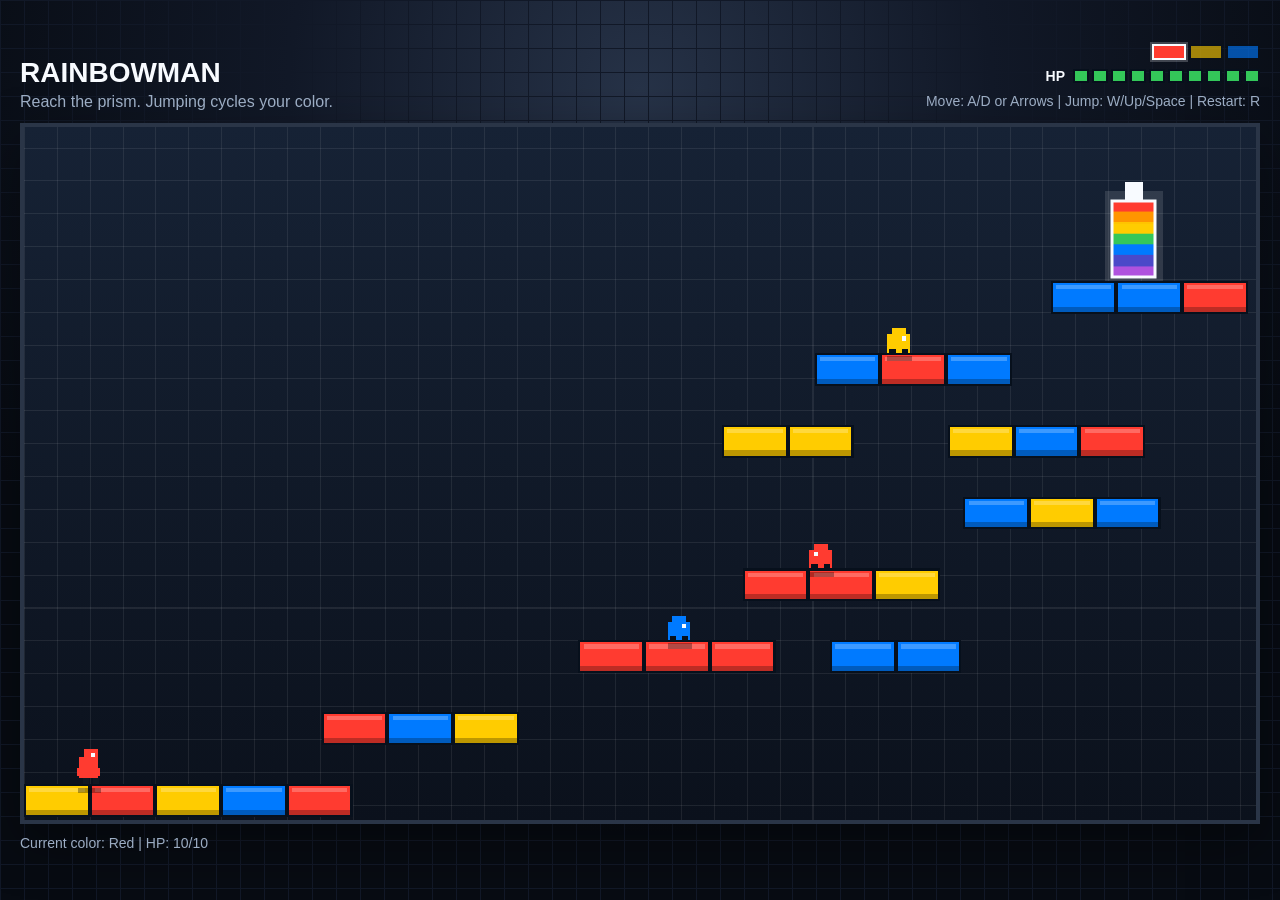
==== index.html @ f80ab2a4 "Initial Rainbowman game" ====
<!doctype html>
<html lang="en">
  <head>
    <meta charset="utf-8">
    <meta name="viewport" content="width=device-width, initial-scale=1">
    <title>Rainbowman</title>
    <link rel="stylesheet" href="style.css">
  </head>
  <body>
    <main class="shell">
      <header class="hud" aria-label="Game status">
        <div>
          <h1>Rainbowman</h1>
          <p>Reach the prism. Jumping cycles your color.</p>
        </div>
        <div class="hud-right">
          <div class="rainbow-cycle" aria-label="Rainbow color order">
            <div id="rainbowBar" class="rainbow-bar"></div>
          </div>
          <div class="health" aria-label="Health">
            <span>HP</span>
            <div id="healthBar" class="health-bar"></div>
          </div>
          <div class="controls">Move: A/D or Arrows | Jump: W/Up/Space | Restart: R</div>
        </div>
      </header>

      <canvas id="game" width="1200" height="675" aria-label="Rainbow platformer game"></canvas>

      <p id="status" class="status" aria-live="polite">Current color: Red</p>
    </main>

    <script src="game.js"></script>
  </body>
</html>
---- style.css ----
:root {
  --ink: #f8fbff;
  --muted: #9cadc4;
  --panel: #111827;
  --page: #070b12;
  --line: #2a3547;
}

* {
  box-sizing: border-box;
}

html,
body {
  height: 100%;
}

body {
  margin: 0;
  display: grid;
  place-items: center;
  min-width: 320px;
  color: var(--ink);
  background:
    linear-gradient(#111827 1px, transparent 1px),
    linear-gradient(90deg, #111827 1px, transparent 1px),
    radial-gradient(circle at 50% 10%, #263247 0, #111827 34%, var(--page) 72%);
  background-size: 24px 24px, 24px 24px, auto;
  font-family: "Trebuchet MS", Verdana, sans-serif;
}

.shell {
  width: min(100vw - 32px, 1240px);
}

.hud {
  display: flex;
  align-items: end;
  justify-content: space-between;
  gap: 18px;
  margin-bottom: 12px;
}

.hud-right {
  display: grid;
  justify-items: end;
  gap: 8px;
}

h1 {
  margin: 0;
  font-size: 28px;
  letter-spacing: 0;
  text-transform: uppercase;
}

p {
  margin: 4px 0 0;
  color: var(--muted);
}

.controls,
.status {
  color: var(--muted);
  font-size: 14px;
  line-height: 1.35;
}

.health {
  display: flex;
  align-items: center;
  gap: 8px;
  color: var(--ink);
  font-size: 14px;
  font-weight: 700;
}

.rainbow-bar {
  display: grid;
  grid-auto-flow: column;
  grid-auto-columns: 34px;
  gap: 3px;
}

.rainbow-segment {
  width: 34px;
  height: 16px;
  border: 2px solid #07101c;
  opacity: 0.62;
}

.rainbow-segment.active {
  border-color: var(--ink);
  box-shadow: 0 0 0 2px rgb(248 251 255 / 0.22);
  opacity: 1;
}

.health-bar {
  display: grid;
  grid-template-columns: repeat(10, 16px);
  gap: 3px;
}

.health-segment {
  width: 16px;
  height: 14px;
  border: 2px solid #07101c;
  background: #263247;
}

.health-segment.filled {
  background: #34c759;
}

canvas {
  display: block;
  width: 100%;
  height: auto;
  max-height: calc(100vh - 150px);
  border: 4px solid var(--line);
  background: #101722;
  image-rendering: pixelated;
  box-shadow: 0 18px 50px rgb(0 0 0 / 0.38);
}

.status {
  min-height: 22px;
  margin-top: 10px;
}

@media (max-width: 720px) {
  body {
    place-items: start center;
    padding-top: 14px;
  }

  .hud {
    align-items: start;
    flex-direction: column;
    gap: 8px;
  }

  .hud-right {
    justify-items: start;
  }

  h1 {
    font-size: 23px;
  }

  .controls,
  .status {
    font-size: 13px;
  }
}
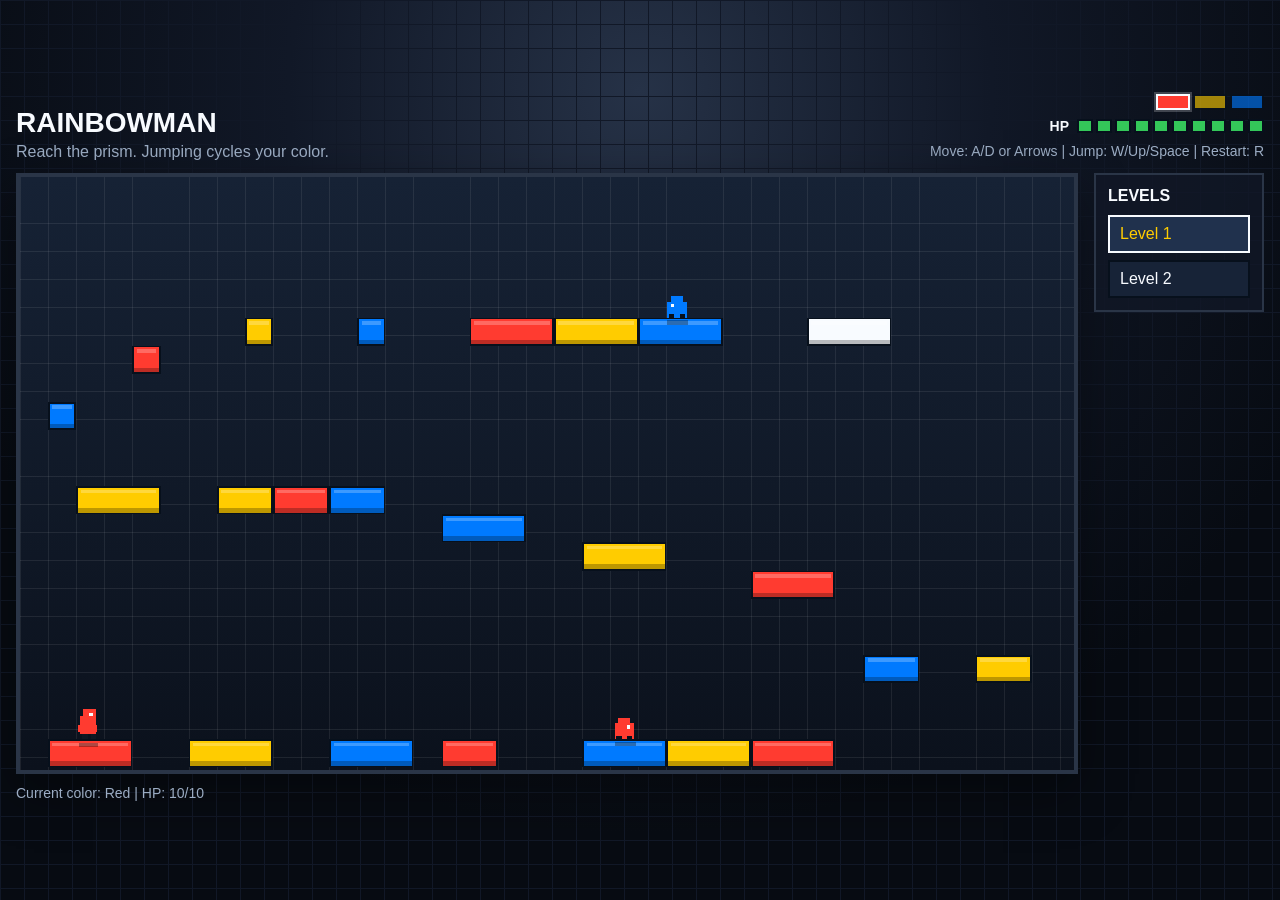
==== commit 3b08df5a: "Add slope tiles and level selector" ====
--- a/index.html
+++ b/index.html
@@ -25,9 +25,17 @@
         </div>
       </header>
 
-      <canvas id="game" width="1200" height="675" aria-label="Rainbow platformer game"></canvas>
+      <section class="game-layout" aria-label="Rainbowman game area">
+        <div class="game-stage">
+          <canvas id="game" width="1200" height="675" aria-label="Rainbow platformer game"></canvas>
+          <p id="status" class="status" aria-live="polite">Current color: Red</p>
+        </div>
 
-      <p id="status" class="status" aria-live="polite">Current color: Red</p>
+        <aside class="level-sidebar" aria-label="Level selector">
+          <h2>Levels</h2>
+          <div id="levelList" class="level-list"></div>
+        </aside>
+      </section>
     </main>
 
     <script src="game.js"></script>
--- a/style.css
+++ b/style.css
@@ -30,7 +30,7 @@
 }
 
 .shell {
-  width: min(100vw - 32px, 1240px);
+  width: min(100vw - 32px, 1430px);
 }
 
 .hud {
@@ -45,6 +45,17 @@
   display: grid;
   justify-items: end;
   gap: 8px;
+}
+
+.nav-link {
+  color: var(--ink);
+  font-size: 14px;
+  font-weight: 700;
+  text-decoration: none;
+}
+
+.nav-link:hover {
+  color: #ffcc00;
 }
 
 h1 {
@@ -116,13 +127,313 @@
   display: block;
   width: 100%;
   height: auto;
-  max-height: calc(100vh - 150px);
   border: 4px solid var(--line);
   background: #101722;
   image-rendering: pixelated;
   box-shadow: 0 18px 50px rgb(0 0 0 / 0.38);
 }
 
+.game-layout {
+  display: grid;
+  grid-template-columns: minmax(0, 1200px) 170px;
+  gap: 16px;
+  align-items: start;
+}
+
+.game-stage {
+  min-width: 0;
+}
+
+.level-sidebar {
+  display: grid;
+  gap: 10px;
+  padding: 12px;
+  border: 2px solid var(--line);
+  background: rgb(17 24 39 / 0.78);
+}
+
+.level-sidebar h2 {
+  margin: 0;
+  font-size: 16px;
+  letter-spacing: 0;
+  text-transform: uppercase;
+}
+
+.level-list {
+  display: grid;
+  gap: 7px;
+}
+
+.level-button {
+  width: 100%;
+  justify-content: start;
+  padding: 8px 10px;
+  text-align: left;
+}
+
+.level-button.active {
+  border-color: #f8fbff;
+  background: #20314d;
+  color: #ffcc00;
+}
+
+#game {
+  max-height: calc(100vh - 150px);
+}
+
+#editor {
+  aspect-ratio: 1200 / 675;
+  cursor: crosshair;
+  touch-action: none;
+  user-select: none;
+}
+
+.editor-shell {
+  width: min(100vw - 32px, 1500px);
+}
+
+.editor-layout {
+  display: grid;
+  grid-template-columns: 260px minmax(0, 1fr);
+  gap: 16px;
+  align-items: start;
+}
+
+.editor-panel {
+  display: grid;
+  gap: 12px;
+  max-height: calc(100vh - 116px);
+  overflow: auto;
+  padding: 14px;
+  border: 2px solid var(--line);
+  background: rgb(17 24 39 / 0.78);
+}
+
+.control-group {
+  display: grid;
+  gap: 8px;
+}
+
+.control-group h2 {
+  margin: 0;
+  color: var(--ink);
+  font-size: 14px;
+  letter-spacing: 0;
+  text-transform: uppercase;
+}
+
+.control-row,
+.action-row {
+  display: flex;
+  align-items: center;
+  gap: 8px;
+}
+
+.control-row {
+  justify-content: space-between;
+}
+
+button,
+select,
+input,
+textarea {
+  border: 2px solid #07101c;
+  color: var(--ink);
+  background: #172337;
+  font: inherit;
+}
+
+button,
+select,
+input {
+  min-height: 32px;
+  padding: 5px 9px;
+}
+
+button {
+  cursor: pointer;
+}
+
+button.active,
+button:hover {
+  border-color: var(--ink);
+}
+
+textarea {
+  width: 100%;
+  min-height: 190px;
+  padding: 8px;
+  resize: vertical;
+  color: #dbeafe;
+  font-family: Consolas, "Courier New", monospace;
+  font-size: 12px;
+  line-height: 1.35;
+}
+
+input,
+select {
+  width: 100%;
+}
+
+.field-label {
+  color: var(--muted);
+  font-size: 13px;
+}
+
+.palette-options {
+  display: grid;
+  gap: 6px;
+}
+
+.palette-choice {
+  display: flex;
+  align-items: center;
+  gap: 8px;
+  color: var(--muted);
+  font-size: 13px;
+}
+
+.palette-choice::before {
+  width: 18px;
+  height: 18px;
+  border: 2px solid #07101c;
+  background: var(--swatch);
+  content: "";
+}
+
+.paint-colors,
+.asset-tray,
+.action-row {
+  display: flex;
+  flex-wrap: wrap;
+  gap: 7px;
+}
+
+.asset-tile {
+  display: grid;
+  place-items: center;
+  width: 68px;
+  height: 54px;
+  padding: 0;
+  touch-action: none;
+  user-select: none;
+}
+
+.asset-tile:hover {
+  background: #20314d;
+}
+
+.platform-preview {
+  display: block;
+  height: 24px;
+  border: 2px solid #07101c;
+  box-shadow: inset 0 4px rgb(255 255 255 / 0.24), inset 0 -6px rgb(0 0 0 / 0.26);
+}
+
+.platform-small .platform-preview {
+  width: 24px;
+}
+
+.platform-medium .platform-preview {
+  width: 46px;
+}
+
+.platform-large .platform-preview {
+  width: 62px;
+}
+
+.slope-tile .platform-preview {
+  width: 24px;
+}
+
+.slope-preview-right {
+  clip-path: polygon(0 0, 100% 100%, 0 100%);
+}
+
+.slope-preview-left {
+  clip-path: polygon(100% 0, 100% 100%, 0 100%);
+}
+
+.mini-character,
+.mini-enemy {
+  display: block;
+  position: relative;
+}
+
+.mini-character {
+  width: 26px;
+  height: 34px;
+  touch-action: none;
+  user-select: none;
+}
+
+.mini-character::before {
+  position: absolute;
+  left: 4px;
+  top: 8px;
+  width: 18px;
+  height: 20px;
+  background: inherit;
+  box-shadow:
+    4px -8px 0 -2px inherit,
+    -2px 10px 0 0 inherit;
+  content: "";
+}
+
+.mini-character::after {
+  position: absolute;
+  right: 7px;
+  top: 4px;
+  width: 4px;
+  height: 4px;
+  background: #f8fbff;
+  content: "";
+}
+
+.mini-enemy {
+  width: 28px;
+  height: 24px;
+}
+
+.mini-enemy::before {
+  position: absolute;
+  left: 3px;
+  top: 6px;
+  width: 22px;
+  height: 18px;
+  background: inherit;
+  box-shadow: 4px -6px 0 -2px inherit;
+  content: "";
+}
+
+.mini-enemy::after {
+  position: absolute;
+  right: 7px;
+  top: 8px;
+  width: 4px;
+  height: 4px;
+  background: #f8fbff;
+  content: "";
+}
+
+.paint-swatch {
+  width: 34px;
+  height: 28px;
+  padding: 0;
+}
+
+.goal-swatch {
+  background: #f8fbff;
+}
+
+.rotating-swatch {
+  background: linear-gradient(90deg, #ff3b30 0 33%, #ffcc00 33% 66%, #007aff 66% 100%);
+}
+
+.editor-stage {
+  min-width: 0;
+}
+
 .status {
   min-height: 22px;
   margin-top: 10px;
@@ -144,6 +455,26 @@
     justify-items: start;
   }
 
+  .editor-layout {
+    grid-template-columns: 1fr;
+  }
+
+  .game-layout {
+    grid-template-columns: 1fr;
+  }
+
+  .level-sidebar {
+    order: 2;
+  }
+
+  .level-list {
+    grid-template-columns: repeat(auto-fit, minmax(110px, 1fr));
+  }
+
+  .editor-panel {
+    max-height: none;
+  }
+
   h1 {
     font-size: 23px;
   }
